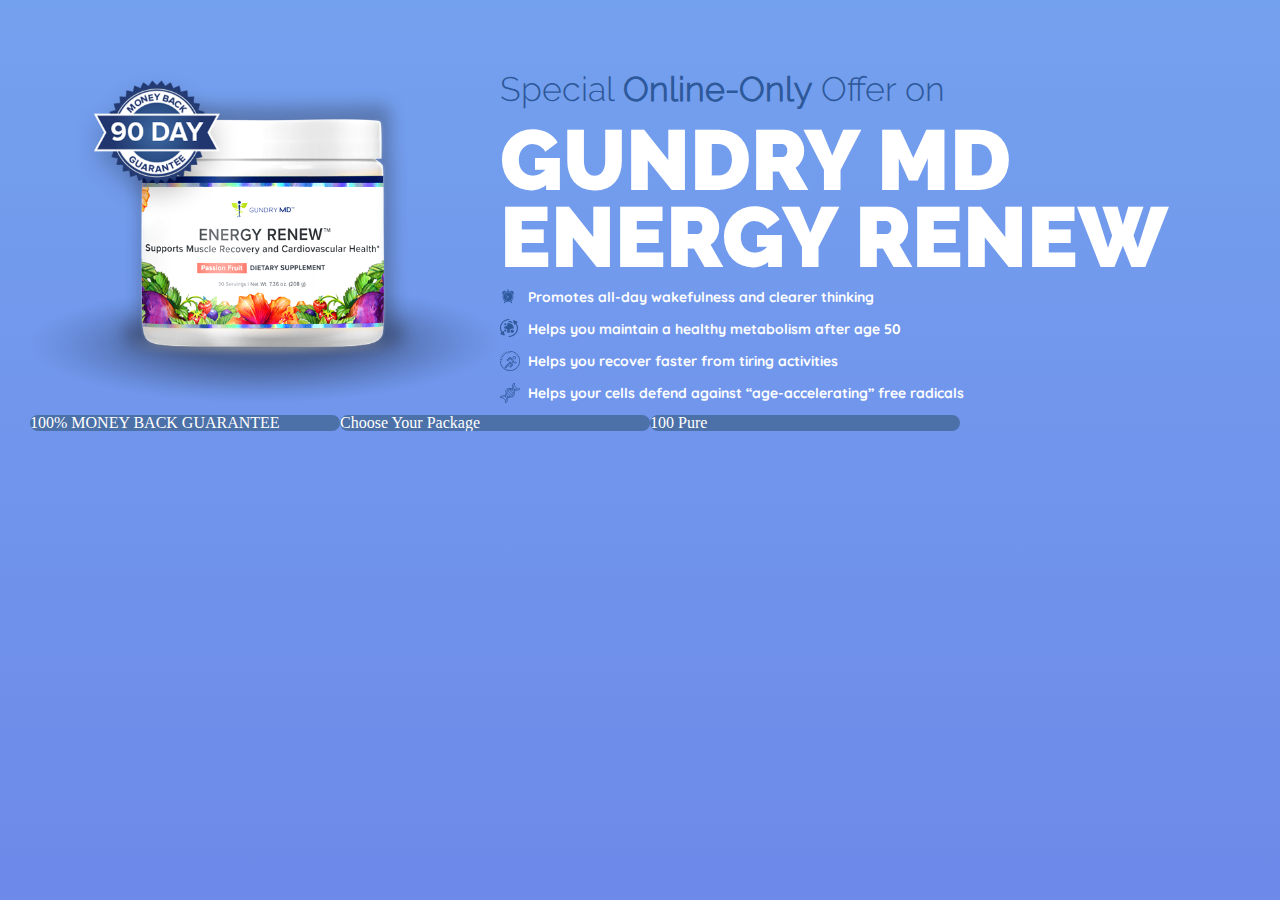
==== index.html @ 680c7daf "top section" ====
<!DOCTYPE html>
<html lang="en">
<head>
  <meta charset="UTF-8">
  <meta name="viewport" content="width=device-width, initial-scale=1.0">
  <title>Document</title>
  <link rel="stylesheet" type="text/css" href="css/reset.css">
  <link rel="stylesheet" type="text/css" href="css/styles.css">
</head>
<body>
  <main class="main">
    <section class="top-section">
        <img src="images/energy-renew.png" alt="Energy Renew" class="top-image">
        <div class="offer">
          <h3 class="title">Special <span class="bold">Online-Only</span> Offer on</h3>
          <h2 class="main-title">
            Gundry MD ENERGY RENEW
          </h2>
          <ul class="list">
            <li class="list-item">Promotes all-day wakefulness and clearer thinking</li>
            <li class="list-item">Helps you maintain a healthy metabolism after age 50</li>
            <li class="list-item">Helps you recover faster from tiring activities</li>
            <li class="list-item">Helps your cells defend against “age-accelerating” free radicals</li>
          </ul>
        </div>
    </section>
    <section class="bottom-section">
      <ul class="cards-list">
          <li class="cards-item">
            <div class="card-title">100% MONEY BACK GUARANTEE</div>
          </li>
          <li class="cards-item zoom">
            <div class="card-title">Choose Your Package</div>
          </li>
          <li class="cards-item">
            <div class="card-title">100 Pure</div>
          </li>
      </ul>
    </section>
  </main>
</body>
</html>
---- css/styles.css ----
html {
  font-size: 1px;
}

body {
  background: #697fe7;
  background-image: -webkit-gradient(linear, left top, left bottom, from(#74a1ee), to(#6d89e9));
  background-image: linear-gradient(#74a1ee, #6d89e9);
  background-repeat: no-repeat;
  background-attachment: fixed;
  font-size: 16rem;
  color: #fff;
}

.bold {
  font-weight: 700;
}

h2::-moz-selection, h3::-moz-selection, span::-moz-selection, li::-moz-selection {
  background-color: #895910;
}

h2::selection, h3::selection, span::selection, li::selection {
  background-color: #895910;
}

.main {
  max-width: 1220px;
  margin: 0 auto;
  padding-top: 72px;
}

/*top-sectin, top-image*/
.top-section {
  display: -webkit-box;
  display: -ms-flexbox;
  display: flex;
}

.top-section .title {
  color: var(--main-blue-color);
  font-family: "RalewayLight", sans-serif;
  font-size: 34rem;
}

.top-section .main-title {
  font-family: "RalewayBlack", sans-serif;
  font-size: 85rem;
  text-transform: uppercase;
  margin-top: 16px;
  line-height: 0.9;
}

.top-image {
  max-width: 470px;
  max-height: 450px;
}

.list-item {
  display: -webkit-box;
  display: -ms-flexbox;
  display: flex;
  -webkit-box-align: center;
      -ms-flex-align: center;
          align-items: center;
  font-family: "QuiksandBold", sans-serif;
  font-size: 14rem;
  margin-top: 12px;
}

.list-item::before {
  width: 20px;
  height: 20px;
  margin-right: 8px;
  background-repeat: no-repeat;
}

.list-item:first-child::before {
  content: '';
  display: block;
  background-image: url("../images/alarm-clock.svg");
  background-size: 16px 19px;
}

.list-item:nth-child(2)::before {
  content: '';
  display: block;
  background-image: url("../images/metabolism.svg");
  background-size: 18px 18px;
}

.list-item:nth-child(3)::before {
  content: '';
  display: block;
  background-image: url("../images/tracking.svg");
  background-size: 20px 20px;
}

.list-item:nth-child(4)::before {
  content: '';
  display: block;
  background-image: url("../images/dna.svg");
  background-size: 20px 20px;
}

.bottom-section {
  margin-top: 12px;
}

@font-face {
  font-family: "RalewayBlack";
  src: url("../fonts/Raleway/Raleway-Black.ttf");
}

@font-face {
  font-family: "RalewayLight";
  src: url("../fonts/Raleway/Raleway-Light.ttf");
}

@font-face {
  font-family: "QuiksandBold";
  src: url("../fonts/Quiksand/Quicksand-Bold.ttf");
}

:root {
  --main-blue-color:#2d589a;
  --light-blue-color: #4c70a8;
}

.cards-list {
  display: -webkit-box;
  display: -ms-flexbox;
  display: flex;
}

.cards-item {
  min-width: 310px;
  max-width: 398px;
  border-radius: 30px;
  background-color: #fff;
  overflow: hidden;
}

.cards-item .card-title {
  background-color: var(--light-blue-color);
}
/*# sourceMappingURL=styles.css.map */
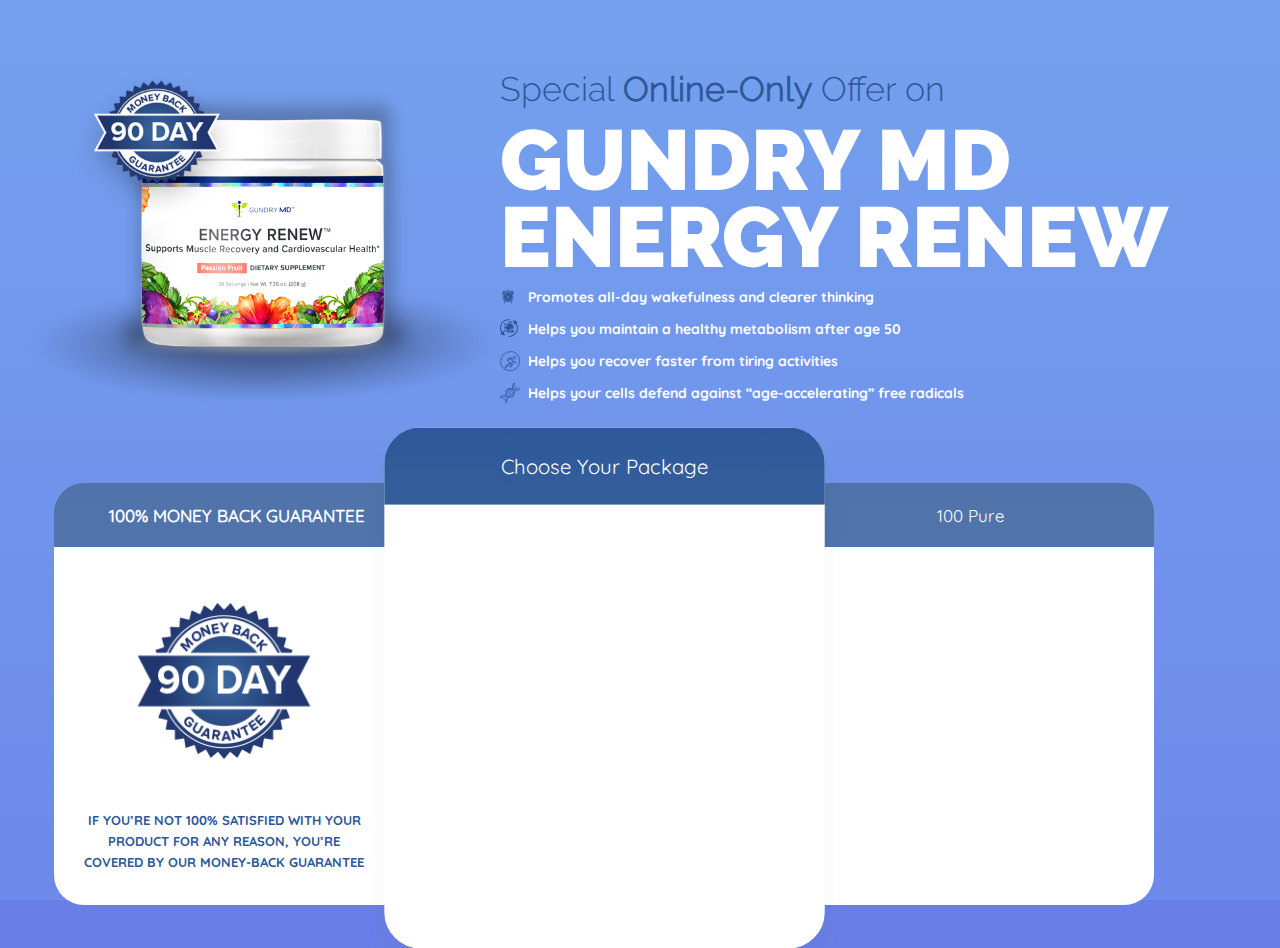
==== commit 1b9bd9b6: "more styles" ====
--- a/index.html
+++ b/index.html
@@ -26,14 +26,18 @@
     </section>
     <section class="bottom-section">
       <ul class="cards-list">
-          <li class="cards-item">
-            <div class="card-title">100% MONEY BACK GUARANTEE</div>
+          <li class="cards-item first-card">
+            <p class="card-title bold">100% MONEY BACK GUARANTEE</p>
+            <div class="card-content">
+              <img src="images/guarantee.png" class="logo" alt="Guarantee">
+              <p class="text">If you’re not 100% satisfied with your product for any reason, you’re covered by our money-back guarantee</p>
+            </div>
           </li>
-          <li class="cards-item zoom">
-            <div class="card-title">Choose Your Package</div>
+          <li class="cards-item second-card">
+            <p class="card-title">Choose Your Package</p>
           </li>
           <li class="cards-item">
-            <div class="card-title">100 Pure</div>
+            <p class="card-title">100 Pure</p>
           </li>
       </ul>
     </section>
--- a/css/styles.css
+++ b/css/styles.css
@@ -6,7 +6,6 @@
   background: #697fe7;
   background-image: -webkit-gradient(linear, left top, left bottom, from(#74a1ee), to(#6d89e9));
   background-image: linear-gradient(#74a1ee, #6d89e9);
-  background-repeat: no-repeat;
   background-attachment: fixed;
   font-size: 16rem;
   color: #fff;
@@ -63,7 +62,7 @@
   -webkit-box-align: center;
       -ms-flex-align: center;
           align-items: center;
-  font-family: "QuiksandBold", sans-serif;
+  font-family: "QuicksandBold", sans-serif;
   font-size: 14rem;
   margin-top: 12px;
 }
@@ -104,7 +103,10 @@
 }
 
 .bottom-section {
-  margin-top: 12px;
+  display: -webkit-box;
+  display: -ms-flexbox;
+  display: flex;
+  margin-top: 80px;
 }
 
 @font-face {
@@ -118,8 +120,13 @@
 }
 
 @font-face {
-  font-family: "QuiksandBold";
+  font-family: "QuicksandBold";
   src: url("../fonts/Quiksand/Quicksand-Bold.ttf");
+}
+
+@font-face {
+  font-family: "QuicksandRegular";
+  src: url("../fonts/Quiksand/Quicksand-Regular.ttf");
 }
 
 :root {
@@ -131,17 +138,74 @@
   display: -webkit-box;
   display: -ms-flexbox;
   display: flex;
+  max-width: 1100px;
+  margin-left: 24px;
+}
+
+.cards-list .logo {
+  width: 182px;
+  height: 156px;
 }
 
 .cards-item {
-  min-width: 310px;
-  max-width: 398px;
+  /*  min-width: 310px; max- */
+  width: 398px;
   border-radius: 30px;
   background-color: #fff;
+  color: var(--main-blue-color);
   overflow: hidden;
+  text-align: center;
 }
 
 .cards-item .card-title {
-  background-color: var(--light-blue-color);
+  display: -webkit-box;
+  display: -ms-flexbox;
+  display: flex;
+  -webkit-box-pack: center;
+      -ms-flex-pack: center;
+          justify-content: center;
+  -webkit-box-align: center;
+      -ms-flex-align: center;
+          align-items: center;
+  background: #4c70a8;
+  background-image: -webkit-gradient(linear, left top, left bottom, from(#4c70a8), to(#5376ac));
+  background-image: linear-gradient(#4c70a8, #5376ac);
+  background-attachment: fixed;
+  color: #fff;
+  height: 64px;
+  font-size: 17rem;
+  font-family: "QuicksandRegular", sans-serif;
+}
+
+.cards-item .card-content {
+  padding-left: 30px;
+}
+
+.cards-item.first-card .card-content {
+  padding-right: 56px;
+  padding-top: 56px;
+  padding-bottom: 32px;
+}
+
+.cards-item.first-card .text {
+  font-family: "QuicksandBold", sans-serif;
+  font-size: 13px;
+  text-transform: uppercase;
+  line-height: 21px;
+  margin-top: 48px;
+}
+
+.cards-item.second-card {
+  -webkit-box-shadow: 0px 13px 23px 0px rgba(0, 0, 0, 0.03);
+          box-shadow: 0px 13px 23px 0px rgba(0, 0, 0, 0.03);
+  -webkit-transform: scale(1.2);
+          transform: scale(1.2);
+  margin-top: -12px;
+}
+
+.cards-item.second-card .card-title {
+  background: #4c70a8;
+  background-image: -webkit-gradient(linear, left top, left bottom, from(#2d589a), to(#355f9a));
+  background-image: linear-gradient(#2d589a, #355f9a);
 }
 /*# sourceMappingURL=styles.css.map */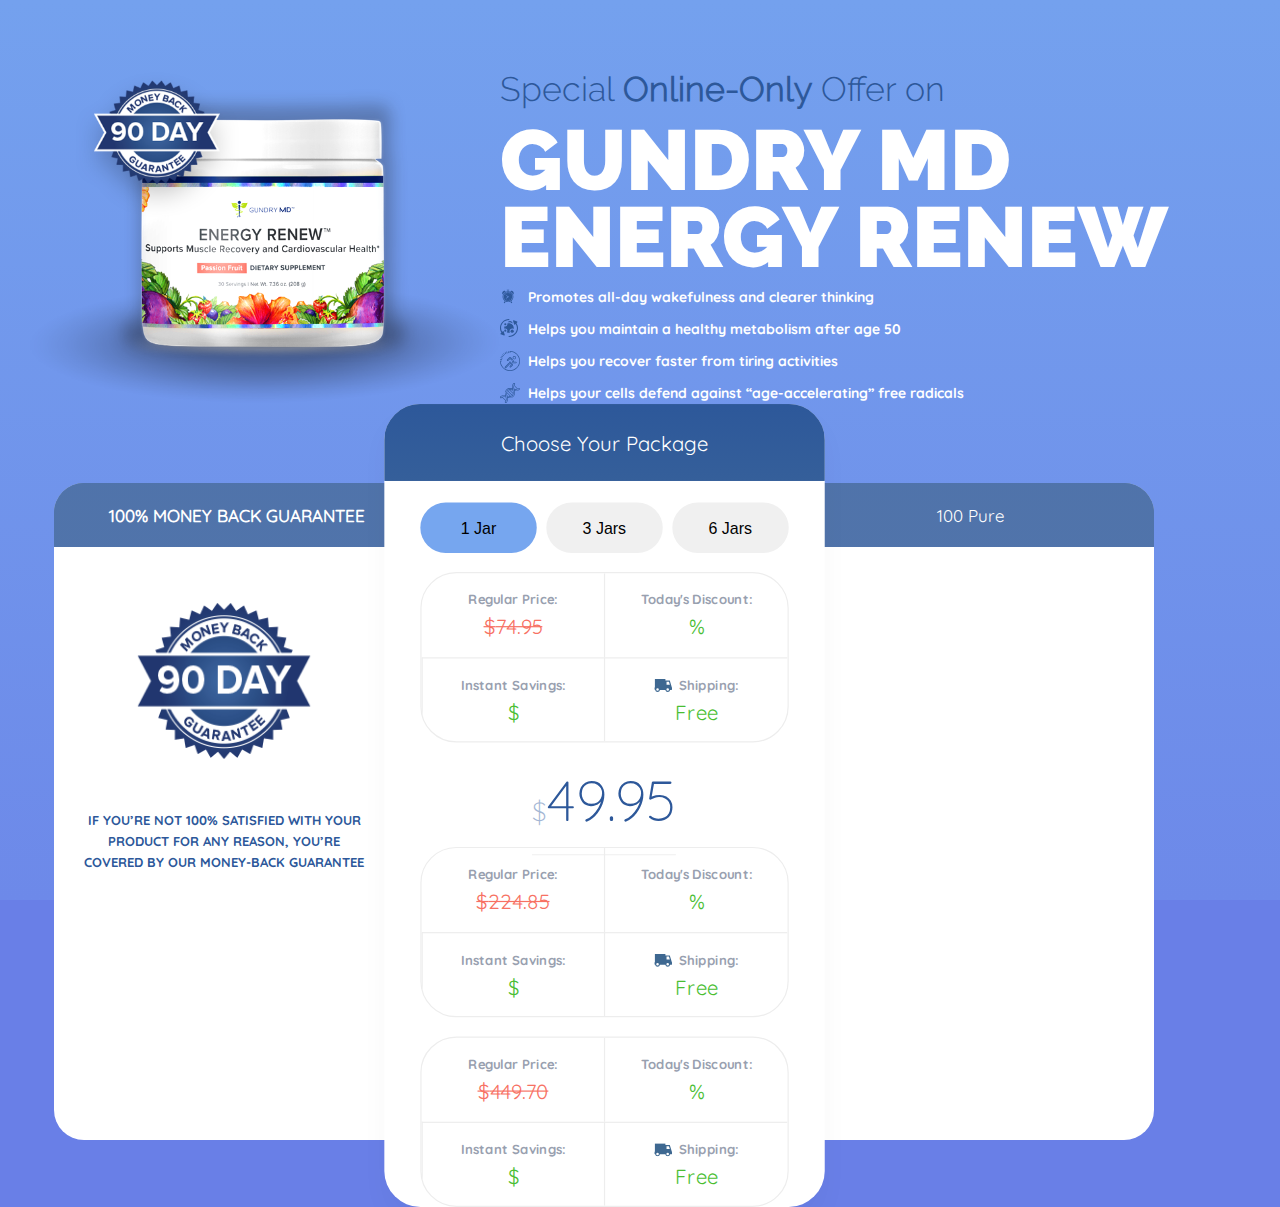
==== commit ecdcb86b: "added functions" ====
--- a/index.html
+++ b/index.html
@@ -6,6 +6,11 @@
   <title>Document</title>
   <link rel="stylesheet" type="text/css" href="css/reset.css">
   <link rel="stylesheet" type="text/css" href="css/styles.css">
+  <script
+  src="https://code.jquery.com/jquery-3.4.1.min.js"
+  integrity="sha256-CSXorXvZcTkaix6Yvo6HppcZGetbYMGWSFlBw8HfCJo="
+  crossorigin="anonymous"></script>
+ 
 </head>
 <body>
   <main class="main">
@@ -35,6 +40,77 @@
           </li>
           <li class="cards-item second-card">
             <p class="card-title">Choose Your Package</p>
+            <div class="card-content">
+              <div class="buttons">
+                <button class="btn active" id="btn1">1 Jar</button>
+                <button class="btn" id="btn2">3 Jars</button>
+                <button class="btn" id="btn3">6 Jars</button>
+              </div>
+              <div class="first-price">
+                <ul class="price price-list">
+                  <li class="price-item" id="price1">
+                    <p class="title">Regular Price:</p>
+                    <p class="text regular-price money-sign" id="regularPrice1">74.95</p>
+                  </li>
+                  <li class="price-item">
+                    <p class="title">Today's Discount:</p>
+                    <p class="text percentegae-sign" id="discount1"></p>
+                  </li>
+                  <li class="price-item">
+                    <p class="title">Instant Savings:</p>
+                    <p class="text money-sign" id="price1Instant"></p>
+                  </li>
+                  <li class="price-item">
+                    <p class="title title-shipping">Shipping:</p>
+                    <p class="text">Free</p>
+                  </li>
+                </ul>
+                <div class="todays-price">
+                  <span class="todays-price-value money-sign" id="todaysPrice1">49.95</span>
+                </div>
+              </div>
+              <div class="second-price">
+                <ul class="price price-list">
+                  <li class="price-item" id="price2">
+                    <p class="title">Regular Price:</p>
+                    <p class="text money-sign regular-price">224.85</p>
+                  </li>
+                  <li class="price-item">
+                    <p class="title">Today's Discount:</p>
+                    <p class="text percentegae-sign" id="discount1"></p>
+                  </li>
+                  <li class="price-item">
+                    <p class="title">Instant Savings:</p>
+                    <p class="text money-sign" id="price2Instant"></p>
+                  </li>
+                  <li class="price-item">
+                    <p class="title title-shipping">Shipping:</p>
+                    <p class="text">Free</p>
+                  </li>
+                </ul>
+              </div>
+              <div class="third-price">
+                <ul class="price price-list">
+                  <li class="price-item" id="price3">
+                    <p class="title">Regular Price:</p>
+                    <p class="text money-sign regular-price">449.70</p>
+                  </li>
+                  <li class="price-item">
+                    <p class="title">Today's Discount:</p>
+                    <p class="text percentegae-sign" id="discount3"></p>
+                  </li>
+                  <li class="price-item">
+                    <p class="title">Instant Savings:</p>
+                    <p class="text money-sign" id="price3Instant"></p>
+                  </li>
+                  <li class="price-item">
+                    <p class="title title-shipping">Shipping:</p>
+                    <p class="text">Free</p>
+                  </li>
+                </ul>
+              </div>
+             
+            </div>    
           </li>
           <li class="cards-item">
             <p class="card-title">100 Pure</p>
@@ -42,5 +118,6 @@
       </ul>
     </section>
   </main>
+  <script src="index.js"></script>
 </body>
 </html>--- a/css/styles.css
+++ b/css/styles.css
@@ -129,9 +129,20 @@
   src: url("../fonts/Quiksand/Quicksand-Regular.ttf");
 }
 
+@font-face {
+  font-family: "QuicksandLight";
+  src: url("../fonts/Quiksand/Quicksand-Light.ttf");
+}
+
 :root {
   --main-blue-color:#2d589a;
   --light-blue-color: #4c70a8;
+  --light-gray-color: #98a0af;
+  --green-color: #4abe33;
+  --red-color: #f77163;
+  /*Border color variables*/
+  --light-border-color: #ededed;
+  --lighter-border-color: #f2f2f2;
 }
 
 .cards-list {
@@ -208,4 +219,131 @@
   background-image: -webkit-gradient(linear, left top, left bottom, from(#2d589a), to(#355f9a));
   background-image: linear-gradient(#2d589a, #355f9a);
 }
+
+.cards-item.second-card .card-content {
+  padding-right: 30px;
+  padding-top: 18px;
+}
+
+.cards-item.second-card .buttons {
+  display: -ms-grid;
+  display: grid;
+  -ms-grid-columns: (1fr)[3];
+      grid-template-columns: repeat(3, 1fr);
+  grid-gap: 8px;
+}
+
+.cards-item.second-card .btn {
+  background-color: #f0f0f0;
+  border-radius: 21px;
+  border: 0;
+  min-height: 42px;
+}
+
+.cards-item.second-card .btn.active {
+  background-color: #76a6ef;
+}
+
+/*price-list, price-item, title-shipping*/
+.price {
+  border-radius: 30px;
+  overflow: hidden;
+  border: 1px solid var(--light-border-color);
+  margin-top: 16px;
+}
+
+.price-list {
+  display: -ms-grid;
+  display: grid;
+  -ms-grid-columns: 1fr 1fr;
+      grid-template-columns: 1fr 1fr;
+  -ms-grid-rows: 1fr 1fr;
+      grid-template-rows: 1fr 1fr;
+}
+
+.price-item {
+  display: -webkit-box;
+  display: -ms-flexbox;
+  display: flex;
+  -webkit-box-orient: vertical;
+  -webkit-box-direction: normal;
+      -ms-flex-direction: column;
+          flex-direction: column;
+  -webkit-box-pack: center;
+      -ms-flex-pack: center;
+          justify-content: center;
+  -webkit-box-align: center;
+      -ms-flex-align: center;
+          align-items: center;
+  border-left: 1px solid var(--light-border-color);
+  border-top: 1px solid var(--light-border-color);
+  height: 70px;
+}
+
+.price-item:first-child {
+  border-left: none;
+  border-top: none;
+}
+
+.price-item:nth-child(2) {
+  border-top: none;
+}
+
+.price-item .title {
+  font-family: "QuicksandBold", sans-serif;
+  font-size: 11rem;
+  color: var(--light-gray-color);
+}
+
+.price-item .title-shipping {
+  display: -webkit-box;
+  display: -ms-flexbox;
+  display: flex;
+}
+
+.price-item .title-shipping::before {
+  content: '';
+  display: block;
+  background-image: url("../images/shipping-icon.svg");
+  background-size: 15px 11px;
+  width: 15px;
+  height: 11px;
+  margin-right: 6px;
+}
+
+.price-item .text {
+  font-family: "QuicksandRegular", sans-serif;
+  font-size: 17px;
+  color: var(--green-color);
+  margin-top: 8px;
+}
+
+.price-item .text.regular-price {
+  color: var(--red-color);
+  text-decoration: line-through;
+}
+
+.money-sign::before {
+  content: '$';
+}
+
+.percentegae-sign::after {
+  content: '%';
+}
+
+.todays-price {
+  margin-top: 24px;
+}
+
+.todays-price-value {
+  border-bottom: 1px solid var(--lighter-border-color);
+  padding-bottom: 16px;
+  font-family: "QuicksandLight", sans-serif;
+  font-size: 47rem;
+}
+
+.todays-price-value.money-sign::before {
+  font-size: 22px;
+  color: #a3b6d4;
+}
 /*# sourceMappingURL=styles.css.map */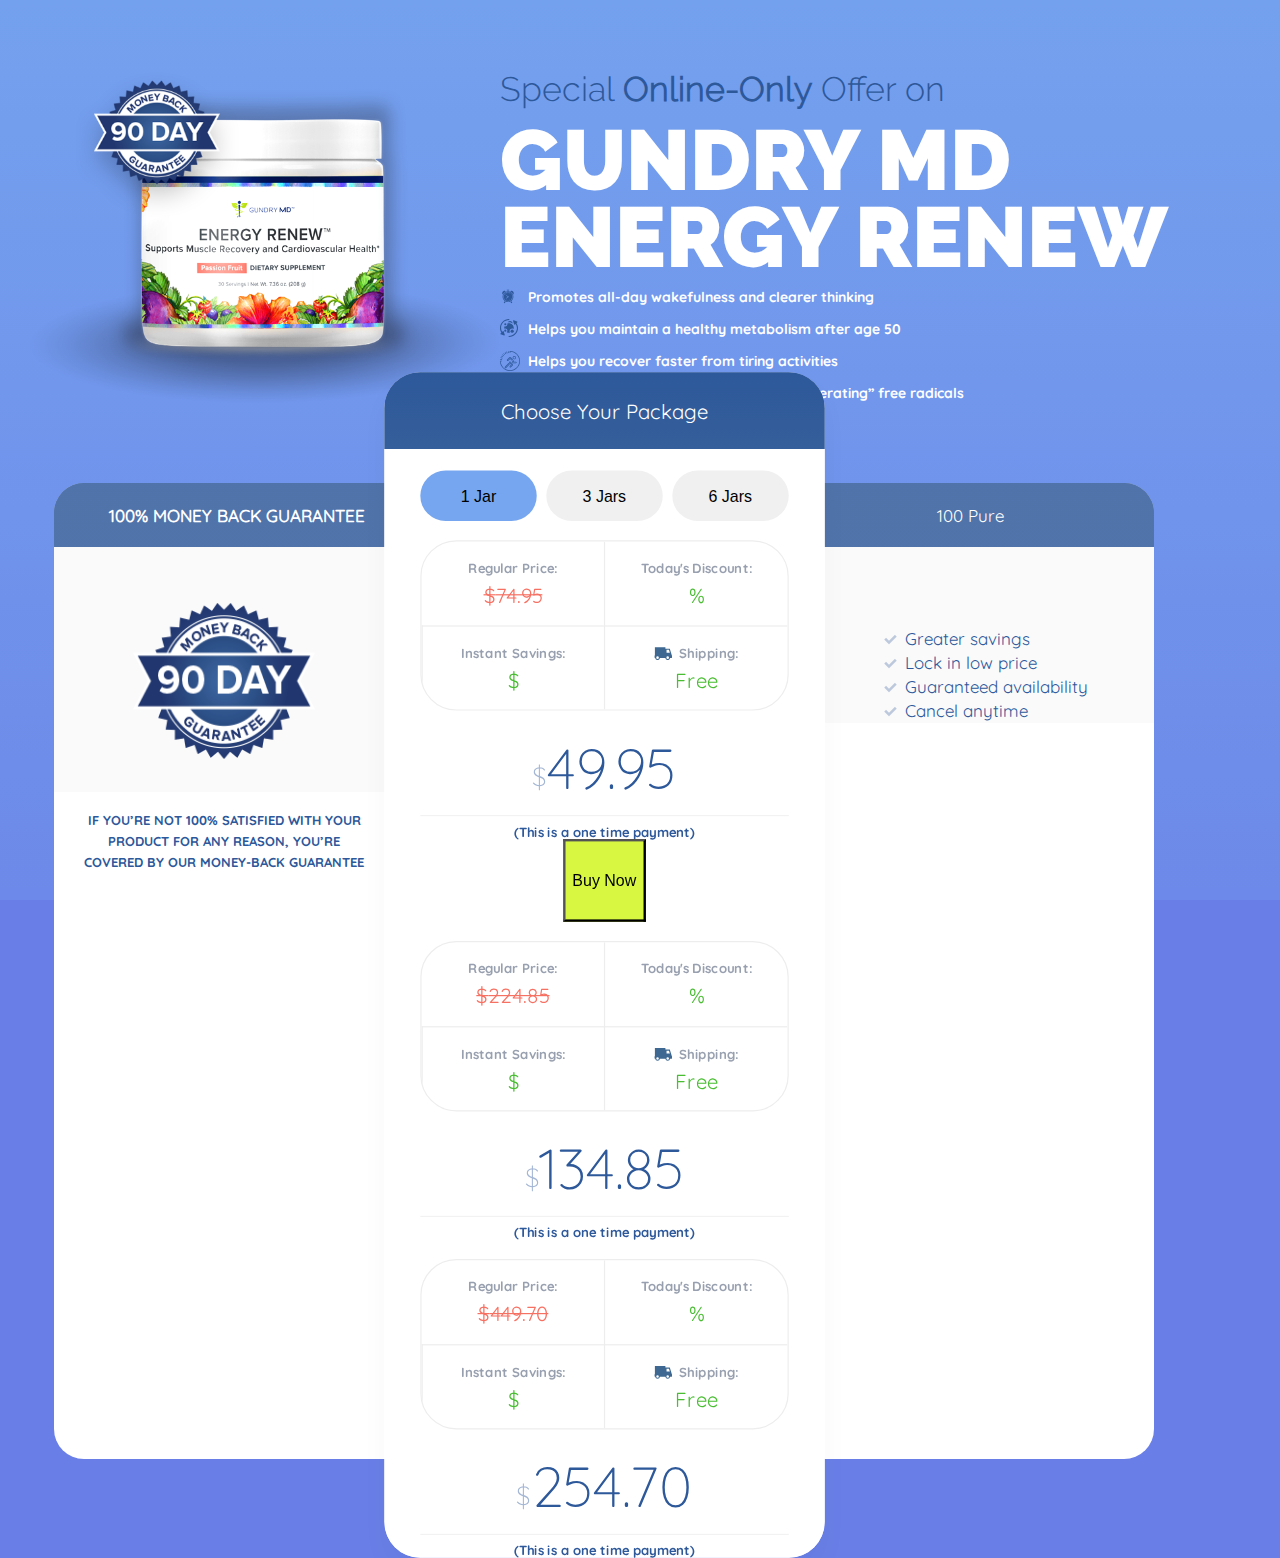
==== commit ea6c4ebf: "wip" ====
--- a/index.html
+++ b/index.html
@@ -35,8 +35,12 @@
             <p class="card-title bold">100% MONEY BACK GUARANTEE</p>
             <div class="card-content">
               <img src="images/guarantee.png" class="logo" alt="Guarantee">
-              <p class="text">If you’re not 100% satisfied with your product for any reason, you’re covered by our money-back guarantee</p>
             </div>
+            <div class="card-text">
+              <p class="text">
+                If you’re not 100% satisfied with your product for any reason, you’re covered by our money-back guarantee
+              </p>
+            </div>            
           </li>
           <li class="cards-item second-card">
             <p class="card-title">Choose Your Package</p>
@@ -66,18 +70,23 @@
                   </li>
                 </ul>
                 <div class="todays-price">
-                  <span class="todays-price-value money-sign" id="todaysPrice1">49.95</span>
+                  <span class="todays-price-value money-sign" id="todaysPrice1">
+                    49.95
+                  </span>
+                  <span class="text">(This is a one time payment)</span>
                 </div>
+                <button class="btn-cart">Buy Now</button>
               </div>
+              
               <div class="second-price">
                 <ul class="price price-list">
                   <li class="price-item" id="price2">
                     <p class="title">Regular Price:</p>
-                    <p class="text money-sign regular-price">224.85</p>
+                    <p class="text regular-price money-sign" id="regularPrice2">224.85</p>
                   </li>
                   <li class="price-item">
                     <p class="title">Today's Discount:</p>
-                    <p class="text percentegae-sign" id="discount1"></p>
+                    <p class="text percentegae-sign" id="discount2"></p>
                   </li>
                   <li class="price-item">
                     <p class="title">Instant Savings:</p>
@@ -88,12 +97,19 @@
                     <p class="text">Free</p>
                   </li>
                 </ul>
+                <div class="todays-price">
+                  <span class="todays-price-value money-sign" id="todaysPrice2">
+                    134.85
+                  </span>
+                  <span class="text">(This is a one time payment)</span>
+                </div>
               </div>
+              
               <div class="third-price">
                 <ul class="price price-list">
                   <li class="price-item" id="price3">
                     <p class="title">Regular Price:</p>
-                    <p class="text money-sign regular-price">449.70</p>
+                    <p class="text regular-price money-sign" id="regularPrice3">449.70</p>
                   </li>
                   <li class="price-item">
                     <p class="title">Today's Discount:</p>
@@ -108,12 +124,27 @@
                     <p class="text">Free</p>
                   </li>
                 </ul>
+                <div class="todays-price">
+                  <span class="todays-price-value money-sign" id="todaysPrice3">
+                    254.70
+                  </span>
+                  <span class="text">(This is a one time payment)</span>
+                </div>
               </div>
-             
+
             </div>    
           </li>
-          <li class="cards-item">
+          <li class="cards-item third-card">
             <p class="card-title">100 Pure</p>
+            <div class="card-content">
+                <ul class="list">
+                    <li class="list-item">Greater savings</li>
+                    <li class="list-item">Lock in low price</li>
+                    <li class="list-item">Guaranteed availability</li>
+                    <li class="list-item">Cancel anytime</li>
+                </ul>
+            </div>
+            <div class="card-text"></div>
           </li>
       </ul>
     </section>
--- a/css/styles.css
+++ b/css/styles.css
@@ -29,7 +29,13 @@
   padding-top: 72px;
 }
 
-/*top-sectin, top-image*/
+.list-item {
+  display: -webkit-box;
+  display: -ms-flexbox;
+  display: flex;
+}
+
+/*top-section, top-image*/
 .top-section {
   display: -webkit-box;
   display: -ms-flexbox;
@@ -55,7 +61,7 @@
   max-height: 450px;
 }
 
-.list-item {
+.offer .list-item {
   display: -webkit-box;
   display: -ms-flexbox;
   display: flex;
@@ -67,35 +73,35 @@
   margin-top: 12px;
 }
 
-.list-item::before {
+.offer .list-item::before {
   width: 20px;
   height: 20px;
   margin-right: 8px;
   background-repeat: no-repeat;
 }
 
-.list-item:first-child::before {
+.offer .list-item:first-child::before {
   content: '';
   display: block;
   background-image: url("../images/alarm-clock.svg");
   background-size: 16px 19px;
 }
 
-.list-item:nth-child(2)::before {
+.offer .list-item:nth-child(2)::before {
   content: '';
   display: block;
   background-image: url("../images/metabolism.svg");
   background-size: 18px 18px;
 }
 
-.list-item:nth-child(3)::before {
+.offer .list-item:nth-child(3)::before {
   content: '';
   display: block;
   background-image: url("../images/tracking.svg");
   background-size: 20px 20px;
 }
 
-.list-item:nth-child(4)::before {
+.offer .list-item:nth-child(4)::before {
   content: '';
   display: block;
   background-image: url("../images/dna.svg");
@@ -111,27 +117,27 @@
 
 @font-face {
   font-family: "RalewayBlack";
-  src: url("../fonts/Raleway/Raleway-Black.ttf");
+  src: url("../../fonts/Raleway/Raleway-Black.ttf");
 }
 
 @font-face {
   font-family: "RalewayLight";
-  src: url("../fonts/Raleway/Raleway-Light.ttf");
+  src: url("../../fonts/Raleway/Raleway-Light.ttf");
 }
 
 @font-face {
   font-family: "QuicksandBold";
-  src: url("../fonts/Quiksand/Quicksand-Bold.ttf");
+  src: url("../../fonts/Quiksand/Quicksand-Bold.ttf");
 }
 
 @font-face {
   font-family: "QuicksandRegular";
-  src: url("../fonts/Quiksand/Quicksand-Regular.ttf");
+  src: url("../../fonts/Quiksand/Quicksand-Regular.ttf");
 }
 
 @font-face {
   font-family: "QuicksandLight";
-  src: url("../fonts/Quiksand/Quicksand-Light.ttf");
+  src: url("../../fonts/Quiksand/Quicksand-Light.ttf");
 }
 
 :root {
@@ -143,105 +149,6 @@
   /*Border color variables*/
   --light-border-color: #ededed;
   --lighter-border-color: #f2f2f2;
-}
-
-.cards-list {
-  display: -webkit-box;
-  display: -ms-flexbox;
-  display: flex;
-  max-width: 1100px;
-  margin-left: 24px;
-}
-
-.cards-list .logo {
-  width: 182px;
-  height: 156px;
-}
-
-.cards-item {
-  /*  min-width: 310px; max- */
-  width: 398px;
-  border-radius: 30px;
-  background-color: #fff;
-  color: var(--main-blue-color);
-  overflow: hidden;
-  text-align: center;
-}
-
-.cards-item .card-title {
-  display: -webkit-box;
-  display: -ms-flexbox;
-  display: flex;
-  -webkit-box-pack: center;
-      -ms-flex-pack: center;
-          justify-content: center;
-  -webkit-box-align: center;
-      -ms-flex-align: center;
-          align-items: center;
-  background: #4c70a8;
-  background-image: -webkit-gradient(linear, left top, left bottom, from(#4c70a8), to(#5376ac));
-  background-image: linear-gradient(#4c70a8, #5376ac);
-  background-attachment: fixed;
-  color: #fff;
-  height: 64px;
-  font-size: 17rem;
-  font-family: "QuicksandRegular", sans-serif;
-}
-
-.cards-item .card-content {
-  padding-left: 30px;
-}
-
-.cards-item.first-card .card-content {
-  padding-right: 56px;
-  padding-top: 56px;
-  padding-bottom: 32px;
-}
-
-.cards-item.first-card .text {
-  font-family: "QuicksandBold", sans-serif;
-  font-size: 13px;
-  text-transform: uppercase;
-  line-height: 21px;
-  margin-top: 48px;
-}
-
-.cards-item.second-card {
-  -webkit-box-shadow: 0px 13px 23px 0px rgba(0, 0, 0, 0.03);
-          box-shadow: 0px 13px 23px 0px rgba(0, 0, 0, 0.03);
-  -webkit-transform: scale(1.2);
-          transform: scale(1.2);
-  margin-top: -12px;
-}
-
-.cards-item.second-card .card-title {
-  background: #4c70a8;
-  background-image: -webkit-gradient(linear, left top, left bottom, from(#2d589a), to(#355f9a));
-  background-image: linear-gradient(#2d589a, #355f9a);
-}
-
-.cards-item.second-card .card-content {
-  padding-right: 30px;
-  padding-top: 18px;
-}
-
-.cards-item.second-card .buttons {
-  display: -ms-grid;
-  display: grid;
-  -ms-grid-columns: (1fr)[3];
-      grid-template-columns: repeat(3, 1fr);
-  grid-gap: 8px;
-}
-
-.cards-item.second-card .btn {
-  background-color: #f0f0f0;
-  border-radius: 21px;
-  border: 0;
-  min-height: 42px;
-}
-
-.cards-item.second-card .btn.active {
-  background-color: #76a6ef;
 }
 
 /*price-list, price-item, title-shipping*/
@@ -332,10 +239,32 @@
 }
 
 .todays-price {
+  display: -webkit-box;
+  display: -ms-flexbox;
+  display: flex;
+  -webkit-box-orient: vertical;
+  -webkit-box-direction: normal;
+      -ms-flex-direction: column;
+          flex-direction: column;
   margin-top: 24px;
 }
 
+.todays-price .text {
+  margin-top: 8px;
+  font-family: "QuicksandBold", sans-serif;
+  font-size: 11rem;
+}
+
 .todays-price-value {
+  display: -webkit-box;
+  display: -ms-flexbox;
+  display: flex;
+  -webkit-box-align: center;
+      -ms-flex-align: center;
+          align-items: center;
+  -webkit-box-pack: center;
+      -ms-flex-pack: center;
+          justify-content: center;
   border-bottom: 1px solid var(--lighter-border-color);
   padding-bottom: 16px;
   font-family: "QuicksandLight", sans-serif;
@@ -345,5 +274,152 @@
 .todays-price-value.money-sign::before {
   font-size: 22px;
   color: #a3b6d4;
+  margin-top: auto;
+  margin-bottom: 5px;
+}
+
+.cards-list {
+  display: -webkit-box;
+  display: -ms-flexbox;
+  display: flex;
+  max-width: 1100px;
+  margin-left: 24px;
+}
+
+.cards-list .logo {
+  width: 182px;
+  height: 156px;
+}
+
+.cards-item {
+  width: 398px;
+  border-radius: 30px;
+  background-color: #fff;
+  color: var(--main-blue-color);
+  overflow: hidden;
+  text-align: center;
+}
+
+.cards-item .card-title {
+  display: -webkit-box;
+  display: -ms-flexbox;
+  display: flex;
+  -webkit-box-align: center;
+      -ms-flex-align: center;
+          align-items: center;
+  -webkit-box-pack: center;
+      -ms-flex-pack: center;
+          justify-content: center;
+  background: #4c70a8;
+  background-image: -webkit-gradient(linear, left top, left bottom, from(#4c70a8), to(#5376ac));
+  background-image: linear-gradient(#4c70a8, #5376ac);
+  background-attachment: fixed;
+  color: #fff;
+  height: 64px;
+  font-size: 17rem;
+  font-family: "QuicksandRegular", sans-serif;
+}
+
+.cards-item .card-content {
+  padding-left: 30px;
+}
+
+.cards-item.first-card .card-content {
+  padding-right: 56px;
+  padding-top: 56px;
+  padding-bottom: 30px;
+}
+
+.cards-item.first-card .card-text {
+  font-family: "QuicksandBold", sans-serif;
+  font-size: 13px;
+  text-transform: uppercase;
+  line-height: 21px;
+  padding-top: 18px;
+  padding-right: 56px;
+  padding-left: 30px;
+  padding-bottom: 32px;
+}
+
+.cards-item.second-card {
+  -webkit-box-shadow: 0px 13px 23px 0px rgba(0, 0, 0, 0.03);
+          box-shadow: 0px 13px 23px 0px rgba(0, 0, 0, 0.03);
+  -webkit-transform: scale(1.2);
+          transform: scale(1.2);
+  margin-top: -12px;
+}
+
+.cards-item.second-card .card-title {
+  background: #4c70a8;
+  background-image: -webkit-gradient(linear, left top, left bottom, from(#2d589a), to(#355f9a));
+  background-image: linear-gradient(#2d589a, #355f9a);
+}
+
+.cards-item.second-card .card-content {
+  padding-right: 30px;
+  padding-top: 18px;
+  background-color: #fff;
+}
+
+.cards-item.second-card .buttons {
+  display: -ms-grid;
+  display: grid;
+  -ms-grid-columns: (1fr)[3];
+      grid-template-columns: repeat(3, 1fr);
+  grid-gap: 8px;
+}
+
+.cards-item.second-card .btn {
+  background-color: #f0f0f0;
+  border-radius: 21px;
+  border: 0;
+  min-height: 42px;
+}
+
+.cards-item.second-card .btn.active {
+  background-color: #76a6ef;
+}
+
+.cards-item.third-card .card-content {
+  display: -webkit-box;
+  display: -ms-flexbox;
+  display: flex;
+  -webkit-box-align: center;
+      -ms-flex-align: center;
+          align-items: center;
+  -webkit-box-pack: center;
+      -ms-flex-pack: center;
+          justify-content: center;
+  padding-top: 80px;
+}
+
+.cards-item.third-card .list-item {
+  font-family: "QuicksandRegular", sans-serif;
+  font-size: 17px;
+  line-height: 24px;
+}
+
+.cards-item.third-card .list-item::before {
+  content: '';
+  display: block;
+  -ms-flex-item-align: center;
+      -ms-grid-row-align: center;
+      align-self: center;
+  background-image: url("../images/v-icon.png");
+  background-size: 13px 11px;
+  background-repeat: no-repeat;
+  width: 13px;
+  height: 11px;
+  margin-right: 8px;
+}
+
+.cards-item .card-content {
+  background-color: #fafafa;
+}
+
+.btn-cart {
+  background-color: #d7f741;
+  height: 69px;
+  text-align: center;
 }
 /*# sourceMappingURL=styles.css.map */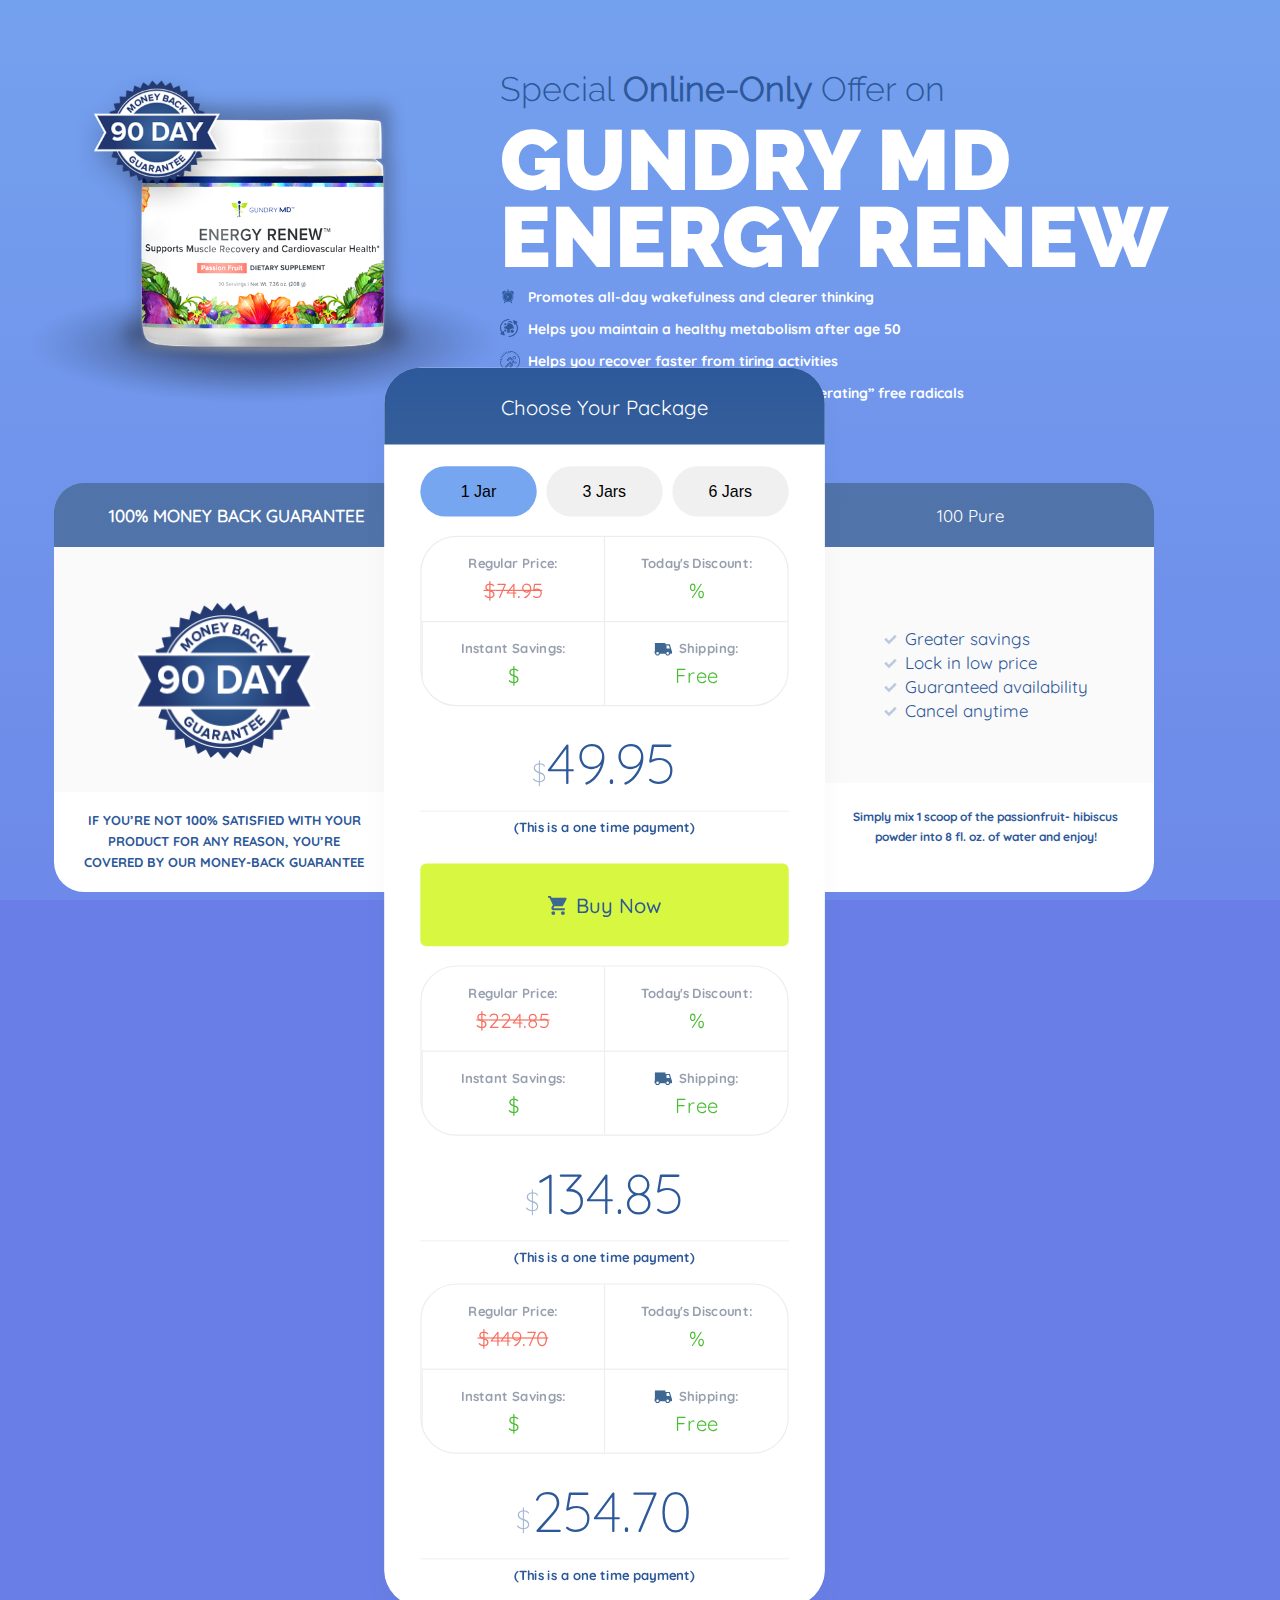
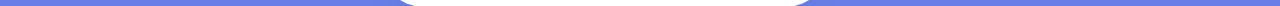
==== commit 282d668b: "wip" ====
--- a/index.html
+++ b/index.html
@@ -22,10 +22,18 @@
             Gundry MD ENERGY RENEW
           </h2>
           <ul class="list">
-            <li class="list-item">Promotes all-day wakefulness and clearer thinking</li>
-            <li class="list-item">Helps you maintain a healthy metabolism after age 50</li>
-            <li class="list-item">Helps you recover faster from tiring activities</li>
-            <li class="list-item">Helps your cells defend against “age-accelerating” free radicals</li>
+            <li class="list-item">
+              <span>Promotes all-day wakefulness and clearer thinking</span>
+            </li>
+            <li class="list-item">
+              <span>Helps you maintain a healthy metabolism after age 50</span>
+            </li>
+            <li class="list-item">
+              <span>Helps you recover faster from tiring activities</span>
+            </li>
+            <li class="list-item">
+              <span>Helps your cells defend against “age-accelerating” free radicals</span>
+            </li>
           </ul>
         </div>
     </section>
@@ -43,7 +51,9 @@
             </div>            
           </li>
           <li class="cards-item second-card">
-            <p class="card-title">Choose Your Package</p>
+            <p class="card-title desktop-only">
+              Choose Your Package
+            </p>
             <div class="card-content">
               <div class="buttons">
                 <button class="btn active" id="btn1">1 Jar</button>
@@ -75,7 +85,7 @@
                   </span>
                   <span class="text">(This is a one time payment)</span>
                 </div>
-                <button class="btn-cart">Buy Now</button>
+                <button class="btn-cart"><span class="btn-text">Buy Now</span></button>
               </div>
               
               <div class="second-price">
@@ -133,18 +143,36 @@
               </div>
 
             </div>    
+
+            <div class="mobile-slider only-mobile" id="sliderContainer">
+              <div id="slide1">
+                <p class="card-title">1 Jar</p>
+              </div>
+              <div id="slide2">
+                <p class="card-title">3 Jars</p>
+              </div>
+              <div id="slide2">
+                <p class="card-title">6 Jars</p>
+              </div>
+            </div>
           </li>
           <li class="cards-item third-card">
             <p class="card-title">100 Pure</p>
             <div class="card-content">
                 <ul class="list">
-                    <li class="list-item">Greater savings</li>
-                    <li class="list-item">Lock in low price</li>
-                    <li class="list-item">Guaranteed availability</li>
-                    <li class="list-item">Cancel anytime</li>
+                    <li class="list-item"><span>Greater savings</span></li>
+                    <li class="list-item"><span>Lock in low price</span></li>
+                    <li class="list-item"><span>Guaranteed availability</span></li>
+                    <li class="list-item"><span>Cancel anytime</span></li>
                 </ul>
             </div>
-            <div class="card-text"></div>
+            <div class="card-text">
+                <p>
+                  Simply mix 1 scoop of the passionfruit-
+hibiscus powder into 8 fl. oz. of water and
+ enjoy!
+                </p>
+            </div>
           </li>
       </ul>
     </section>
--- a/css/styles.css
+++ b/css/styles.css
@@ -1,145 +1,3 @@
-html {
-  font-size: 1px;
-}
-
-body {
-  background: #697fe7;
-  background-image: -webkit-gradient(linear, left top, left bottom, from(#74a1ee), to(#6d89e9));
-  background-image: linear-gradient(#74a1ee, #6d89e9);
-  background-attachment: fixed;
-  font-size: 16rem;
-  color: #fff;
-}
-
-.bold {
-  font-weight: 700;
-}
-
-h2::-moz-selection, h3::-moz-selection, span::-moz-selection, li::-moz-selection {
-  background-color: #895910;
-}
-
-h2::selection, h3::selection, span::selection, li::selection {
-  background-color: #895910;
-}
-
-.main {
-  max-width: 1220px;
-  margin: 0 auto;
-  padding-top: 72px;
-}
-
-.list-item {
-  display: -webkit-box;
-  display: -ms-flexbox;
-  display: flex;
-}
-
-/*top-section, top-image*/
-.top-section {
-  display: -webkit-box;
-  display: -ms-flexbox;
-  display: flex;
-}
-
-.top-section .title {
-  color: var(--main-blue-color);
-  font-family: "RalewayLight", sans-serif;
-  font-size: 34rem;
-}
-
-.top-section .main-title {
-  font-family: "RalewayBlack", sans-serif;
-  font-size: 85rem;
-  text-transform: uppercase;
-  margin-top: 16px;
-  line-height: 0.9;
-}
-
-.top-image {
-  max-width: 470px;
-  max-height: 450px;
-}
-
-.offer .list-item {
-  display: -webkit-box;
-  display: -ms-flexbox;
-  display: flex;
-  -webkit-box-align: center;
-      -ms-flex-align: center;
-          align-items: center;
-  font-family: "QuicksandBold", sans-serif;
-  font-size: 14rem;
-  margin-top: 12px;
-}
-
-.offer .list-item::before {
-  width: 20px;
-  height: 20px;
-  margin-right: 8px;
-  background-repeat: no-repeat;
-}
-
-.offer .list-item:first-child::before {
-  content: '';
-  display: block;
-  background-image: url("../images/alarm-clock.svg");
-  background-size: 16px 19px;
-}
-
-.offer .list-item:nth-child(2)::before {
-  content: '';
-  display: block;
-  background-image: url("../images/metabolism.svg");
-  background-size: 18px 18px;
-}
-
-.offer .list-item:nth-child(3)::before {
-  content: '';
-  display: block;
-  background-image: url("../images/tracking.svg");
-  background-size: 20px 20px;
-}
-
-.offer .list-item:nth-child(4)::before {
-  content: '';
-  display: block;
-  background-image: url("../images/dna.svg");
-  background-size: 20px 20px;
-}
-
-.bottom-section {
-  display: -webkit-box;
-  display: -ms-flexbox;
-  display: flex;
-  margin-top: 80px;
-}
-
-@font-face {
-  font-family: "RalewayBlack";
-  src: url("../../fonts/Raleway/Raleway-Black.ttf");
-}
-
-@font-face {
-  font-family: "RalewayLight";
-  src: url("../../fonts/Raleway/Raleway-Light.ttf");
-}
-
-@font-face {
-  font-family: "QuicksandBold";
-  src: url("../../fonts/Quiksand/Quicksand-Bold.ttf");
-}
-
-@font-face {
-  font-family: "QuicksandRegular";
-  src: url("../../fonts/Quiksand/Quicksand-Regular.ttf");
-}
-
-@font-face {
-  font-family: "QuicksandLight";
-  src: url("../../fonts/Quiksand/Quicksand-Light.ttf");
-}
-
 :root {
   --main-blue-color:#2d589a;
   --light-blue-color: #4c70a8;
@@ -149,6 +7,188 @@
   /*Border color variables*/
   --light-border-color: #ededed;
   --lighter-border-color: #f2f2f2;
+}
+
+/*Responsive - breakpoints*/
+html {
+  font-size: 1px;
+}
+
+body {
+  background: #697fe7;
+  background-image: -webkit-gradient(linear, left top, left bottom, from(#74a1ee), to(#6d89e9));
+  background-image: linear-gradient(#74a1ee, #6d89e9);
+  background-attachment: fixed;
+  font-size: 16rem;
+  color: #fff;
+}
+
+.bold {
+  font-weight: 700;
+}
+
+h2::-moz-selection, h3::-moz-selection, span::-moz-selection, li::-moz-selection {
+  background-color: #895910;
+}
+
+h2::selection, h3::selection, span::selection, li::selection {
+  background-color: #895910;
+}
+
+.main {
+  max-width: 1220px;
+  margin: 0 auto;
+  padding-top: 72px;
+}
+
+.list-item {
+  display: -webkit-box;
+  display: -ms-flexbox;
+  display: flex;
+}
+
+.bottom-section {
+  display: -webkit-box;
+  display: -ms-flexbox;
+  display: flex;
+  margin-top: 80px;
+}
+
+@media (max-width: 980px) {
+  .main {
+    padding-left: 16px;
+    padding-right: 16px;
+  }
+  .desktop-only {
+    display: none;
+  }
+}
+
+@media (min-width: 981px) {
+  .only-mobile {
+    display: none;
+  }
+}
+
+/*top-section, top-image*/
+.top-section {
+  display: -webkit-box;
+  display: -ms-flexbox;
+  display: flex;
+}
+
+.top-section .title {
+  color: var(--main-blue-color);
+  font-family: "RalewayLight", sans-serif;
+  font-size: 34rem;
+}
+
+.top-section .main-title {
+  font-family: "RalewayBlack", sans-serif;
+  text-transform: uppercase;
+  margin-top: 16px;
+  line-height: 0.9;
+}
+
+.top-image {
+  max-width: 470px;
+  max-height: 450px;
+}
+
+.offer .list-item {
+  display: -webkit-box;
+  display: -ms-flexbox;
+  display: flex;
+  -webkit-box-align: center;
+      -ms-flex-align: center;
+          align-items: center;
+  font-family: "QuicksandBold", sans-serif;
+  font-size: 14rem;
+  line-height: 18px;
+  margin-top: 12px;
+}
+
+.offer .list-item::before {
+  width: 20px;
+  height: 20px;
+  padding-right: 8px;
+  background-repeat: no-repeat;
+}
+
+.offer .list-item:first-child::before {
+  content: '';
+  display: block;
+  background-image: url("../images/alarm-clock.svg");
+  background-size: 16px 19px;
+}
+
+.offer .list-item:nth-child(2)::before {
+  content: '';
+  display: block;
+  background-image: url("../images/metabolism.svg");
+  background-size: 18px 18px;
+}
+
+.offer .list-item:nth-child(3)::before {
+  content: '';
+  display: block;
+  background-image: url("../images/tracking.svg");
+  background-size: 20px 20px;
+}
+
+.offer .list-item:nth-child(4)::before {
+  content: '';
+  display: block;
+  background-image: url("../images/dna.svg");
+  background-size: 20px 20px;
+}
+
+@media (max-width: 980px) {
+  .top-section .main-title {
+    font-size: 53rem;
+  }
+  .top-image {
+    display: none;
+  }
+  .offer .list-item::before {
+    margin-right: 8px;
+  }
+}
+
+@media (min-width: 981px) {
+  .top-section .main-title {
+    font-size: 85rem;
+  }
+}
+
+@font-face {
+  font-family: "RalewayBlack";
+  src: url("../../fonts/Raleway/Raleway-Black.ttf");
+}
+
+@font-face {
+  font-family: "RalewayLight";
+  src: url("../../fonts/Raleway/Raleway-Light.ttf");
+}
+
+@font-face {
+  font-family: "QuicksandBold";
+  src: url("../../fonts/Quiksand/Quicksand-Bold.ttf");
+}
+
+@font-face {
+  font-family: "QuicksandMedium";
+  src: url("../../fonts/Quiksand/Quicksand-Medium.ttf");
+}
+
+@font-face {
+  font-family: "QuicksandRegular";
+  src: url("../../fonts/Quiksand/Quicksand-Regular.ttf");
+}
+
+@font-face {
+  font-family: "QuicksandLight";
+  src: url("../../fonts/Quiksand/Quicksand-Light.ttf");
 }
 
 /*price-list, price-item, title-shipping*/
@@ -283,7 +323,6 @@
   display: -ms-flexbox;
   display: flex;
   max-width: 1100px;
-  margin-left: 24px;
 }
 
 .cards-list .logo {
@@ -292,7 +331,6 @@
 }
 
 .cards-item {
-  width: 398px;
   border-radius: 30px;
   background-color: #fff;
   color: var(--main-blue-color);
@@ -324,6 +362,10 @@
   padding-left: 30px;
 }
 
+.cards-item.first-card, .cards-item.third-card {
+  max-height: 409px;
+}
+
 .cards-item.first-card .card-content {
   padding-right: 56px;
   padding-top: 56px;
@@ -344,9 +386,8 @@
 .cards-item.second-card {
   -webkit-box-shadow: 0px 13px 23px 0px rgba(0, 0, 0, 0.03);
           box-shadow: 0px 13px 23px 0px rgba(0, 0, 0, 0.03);
-  -webkit-transform: scale(1.2);
-          transform: scale(1.2);
   margin-top: -12px;
+  padding-bottom: 20px;
 }
 
 .cards-item.second-card .card-title {
@@ -391,6 +432,19 @@
       -ms-flex-pack: center;
           justify-content: center;
   padding-top: 80px;
+  padding-bottom: 60px;
+}
+
+.cards-item.third-card .card-content, .cards-item.third-card .card-text {
+  padding-right: 30px;
+  padding-left: 60px;
+}
+
+.cards-item.third-card .card-text {
+  font-family: "QuicksandBold", sans-serif;
+  font-size: 12rem;
+  line-height: 20px;
+  padding-top: 24px;
 }
 
 .cards-item.third-card .list-item {
@@ -417,9 +471,70 @@
   background-color: #fafafa;
 }
 
+@media (max-width: 980px) {
+  .second-card .card-content {
+    display: none;
+  }
+  .third-card {
+    display: none;
+  }
+  .cards-item {
+    max-width: 312px;
+  }
+  .cards-list {
+    -webkit-box-orient: vertical;
+    -webkit-box-direction: reverse;
+        -ms-flex-direction: column-reverse;
+            flex-direction: column-reverse;
+  }
+}
+
+@media (min-width: 981px) {
+  .cards-item.second-card {
+    -webkit-transform: scale(1.2);
+            transform: scale(1.2);
+  }
+  .cards-item {
+    width: 398px;
+  }
+  .cards-list {
+    margin-left: 24px;
+  }
+}
+
 .btn-cart {
   background-color: #d7f741;
   height: 69px;
   text-align: center;
+  width: 100%;
+  border: none;
+  border-radius: 5px;
+  margin-top: 24px;
+}
+
+.btn-cart .btn-text {
+  display: -webkit-box;
+  display: -ms-flexbox;
+  display: flex;
+  -webkit-box-align: center;
+      -ms-flex-align: center;
+          align-items: center;
+  -webkit-box-pack: center;
+      -ms-flex-pack: center;
+          justify-content: center;
+  font-family: "QuicksandMedium", sans-serif;
+  font-size: 17rem;
+  color: var(--main-blue-color);
+}
+
+.btn-cart .btn-text::before {
+  content: '';
+  display: block;
+  background-image: url(../../images/cart.svg);
+  background-repeat: no-repeat;
+  background-size: 16px 16px;
+  width: 16px;
+  height: 16px;
+  margin-right: 8px;
 }
 /*# sourceMappingURL=styles.css.map */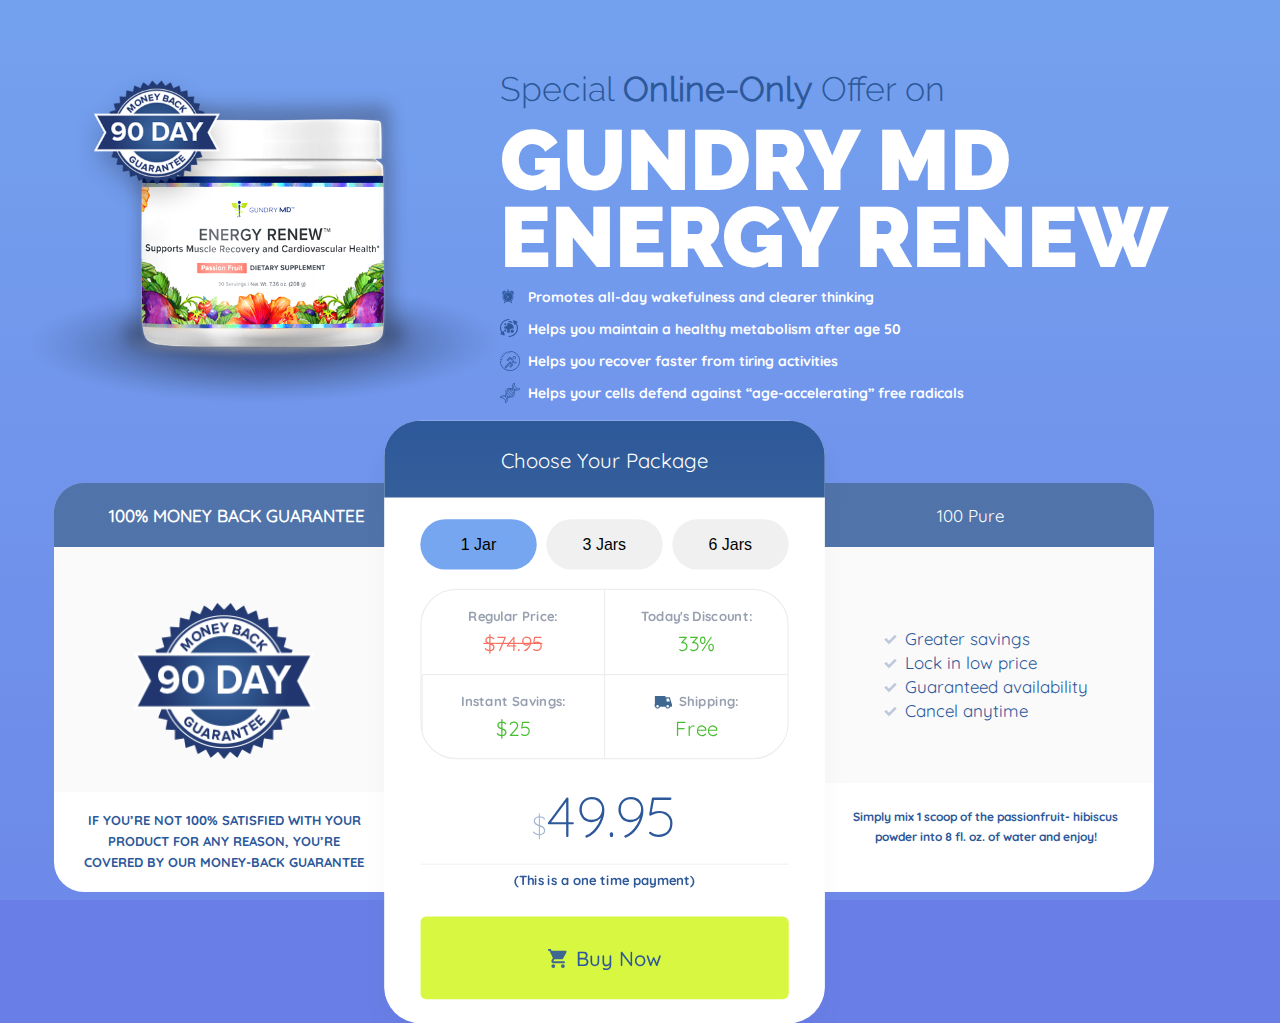
==== commit 4a2d934f: "started slider" ====
--- a/index.html
+++ b/index.html
@@ -6,10 +6,13 @@
   <title>Document</title>
   <link rel="stylesheet" type="text/css" href="css/reset.css">
   <link rel="stylesheet" type="text/css" href="css/styles.css">
+  <link rel="stylesheet" type="text/css" href="slider/responsiveslides.css">
+  <link rel="stylesheet" type="text/css" href="css/slider.css">
   <script
   src="https://code.jquery.com/jquery-3.4.1.min.js"
   integrity="sha256-CSXorXvZcTkaix6Yvo6HppcZGetbYMGWSFlBw8HfCJo="
   crossorigin="anonymous"></script>
+  <script src="http://ajax.googleapis.com/ajax/libs/jquery/3.0.0/jquery.min.js"></script>
  
 </head>
 <body>
@@ -141,19 +144,29 @@
                   <span class="text">(This is a one time payment)</span>
                 </div>
               </div>
-
             </div>    
 
-            <div class="mobile-slider only-mobile" id="sliderContainer">
-              <div id="slide1">
-                <p class="card-title">1 Jar</p>
-              </div>
-              <div id="slide2">
-                <p class="card-title">3 Jars</p>
-              </div>
-              <div id="slide2">
-                <p class="card-title">6 Jars</p>
-              </div>
+            <div class="rslides_container only-mobile" id="sliderContainer">
+              <ul class="rslides" id="slider">
+                <li id="slide1">
+                  <div class="slide">
+                    <p class="card-title">1 Jar</p>
+                    <div class="slide-content">
+                      
+                    </div>
+                  </div>
+                </li>
+                <li id="slide2">
+                  <div class="slide">
+                    <p class="card-title">3 Jars</p>
+                  </div>
+                </li>
+                <li id="slide3">
+                  <div class="slide">
+                    <p class="card-title">6 Jars</p>
+                  </div>
+                </li>
+              </ul>
             </div>
           </li>
           <li class="cards-item third-card">
@@ -178,5 +191,17 @@
     </section>
   </main>
   <script src="index.js"></script>
+  <script src="slider/slider.min.js"></script>
+  <script>
+    $(function () {
+      $("#slider").responsiveSlides({
+        auto: false,
+        pager: true,
+        nav: true,
+        speed: 0,
+        namespace: "centered-btns"
+      });
+    });
+  </script>
 </body>
 </html>--- a/css/styles.css
+++ b/css/styles.css
@@ -332,7 +332,6 @@
 
 .cards-item {
   border-radius: 30px;
-  background-color: #fff;
   color: var(--main-blue-color);
   overflow: hidden;
   text-align: center;
@@ -481,6 +480,9 @@
   .cards-item {
     max-width: 312px;
   }
+  .cards-item .card-title.desktop-only {
+    display: none;
+  }
   .cards-list {
     -webkit-box-orient: vertical;
     -webkit-box-direction: reverse;
@@ -496,6 +498,7 @@
   }
   .cards-item {
     width: 398px;
+    background-color: #fff;
   }
   .cards-list {
     margin-left: 24px;
--- a/css/slider.css
+++ b/css/slider.css
@@ -0,0 +1,114 @@
+.rslides {
+  margin: 0 auto;
+  }
+
+.rslides_container {
+  margin-bottom: 50px;
+  position: relative;
+  float: left;
+  width: 100%;
+  }
+
+.centered-btns_nav {
+  z-index: 3;
+  position: absolute;
+  bottom: 0;
+  left: 0;
+  opacity: 0.7;
+  text-indent: -9999px;
+  overflow: hidden;
+  text-decoration: none;
+  height: 61px;
+  width: 38px;
+  background: transparent url("themes.gif") no-repeat left top;  
+}
+
+.centered-btns_nav.next {
+  left: auto;
+  background-position: right top;
+  right: 0;
+}
+
+.transparent-btns_nav {
+  z-index: 3;
+  position: absolute;
+  -webkit-tap-highlight-color: rgba(0,0,0,0);
+  top: 0;
+  left: 0;
+  display: block;
+  opacity: 0;
+  filter: alpha(opacity=1);
+  width: 48%;
+  text-indent: -9999px;
+  overflow: hidden;
+  height: 91%;
+}
+
+.transparent-btns_nav.next {
+  left: auto;
+  right: 0;
+}
+
+.large-btns_nav {
+    z-index: 3;
+    position: absolute;
+    -webkit-tap-highlight-color: rgba(0,0,0,0);
+    opacity: 0.6;
+    text-indent: -9999px;
+    overflow: hidden;
+    top: 0;
+    bottom: 0;
+    left: 0;
+    background: #000 url("themes.gif") no-repeat left 50%;
+    width: 38px;
+ }
+
+.large-btns_nav:active {
+  opacity: 1.0;
+}
+
+.large-btns_nav.next {
+  left: auto;
+  background-position: right 50%;
+  right: 0;
+}
+
+.centered-btns_nav:focus,
+.large-btns_nav:focus {
+  outline: none;
+}
+
+.centered-btns_tabs,
+.large-btns_tabs {
+  margin-top: 10px;
+  text-align: center;
+}
+
+.centered-btns_tabs li,
+.large-btns_tabs li {
+    display: inline;
+    float: none;
+    margin-right: 5px;
+}
+
+.centered-btns_tabs a,
+.large-btns_tabs a {
+    text-indent: -9999px;
+    overflow: hidden;
+    -webkit-border-radius: 15px;
+    -moz-border-radius: 15px;
+    border-radius: 15px;
+    background: #3e6891;
+    display: inline-block;
+    -webkit-box-shadow: inset 0 0 2px 0 rgba(0,0,0,.3);
+    -moz-box-shadow: inset 0 0 2px 0 rgba(0,0,0,.3);
+    box-shadow: inset 0 0 2px 0 rgba(0,0,0,.3);
+    width: 9px;
+    height: 9px;
+}
+
+.centered-btns_here a,
+.transparent-btns_here a,
+.large-btns_here a {
+    background: #fff;
+}
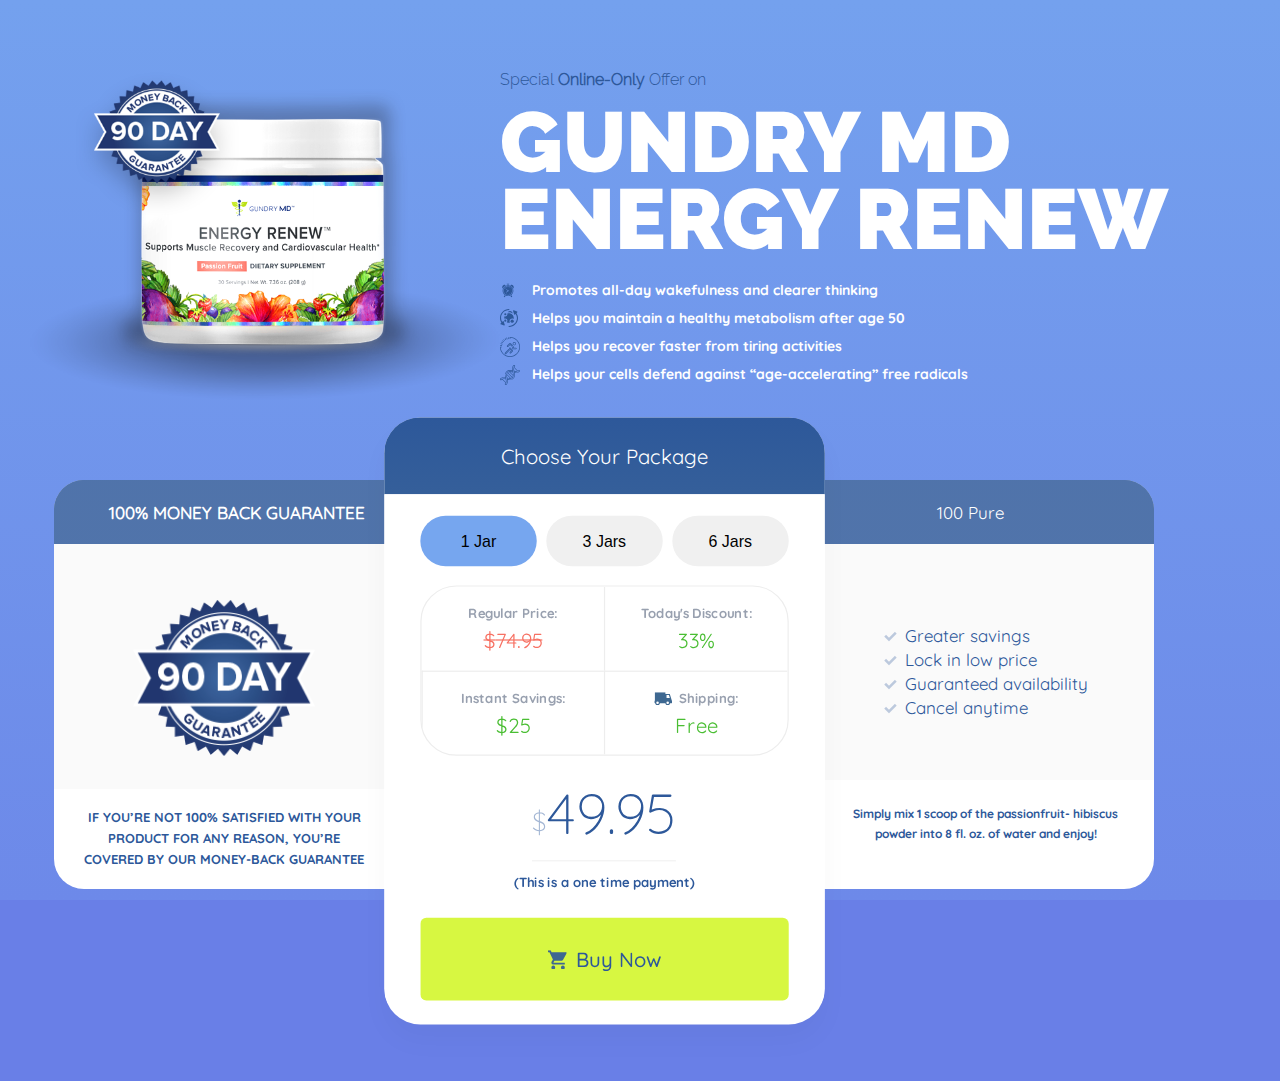
==== commit b371bda9: "final styles" ====
--- a/index.html
+++ b/index.html
@@ -6,7 +6,6 @@
   <title>Document</title>
   <link rel="stylesheet" type="text/css" href="css/reset.css">
   <link rel="stylesheet" type="text/css" href="css/styles.css">
-  <link rel="stylesheet" type="text/css" href="slider/responsiveslides.css">
   <link rel="stylesheet" type="text/css" href="css/slider.css">
   <script
   src="https://code.jquery.com/jquery-3.4.1.min.js"
@@ -43,7 +42,9 @@
     <section class="bottom-section">
       <ul class="cards-list">
           <li class="cards-item first-card">
-            <p class="card-title bold">100% MONEY BACK GUARANTEE</p>
+            <p class="card-title bold">
+              <span>100% MONEY BACK GUARANTEE</span>
+            </p>
             <div class="card-content">
               <img src="images/guarantee.png" class="logo" alt="Guarantee">
             </div>
@@ -55,7 +56,7 @@
           </li>
           <li class="cards-item second-card">
             <p class="card-title desktop-only">
-              Choose Your Package
+              <span>Choose Your Package</span>
             </p>
             <div class="card-content">
               <div class="buttons">
@@ -67,15 +68,15 @@
                 <ul class="price price-list">
                   <li class="price-item" id="price1">
                     <p class="title">Regular Price:</p>
-                    <p class="text regular-price money-sign" id="regularPrice1">74.95</p>
+                    <p class="text regular-price money-sign regularPrice1" id="regularPrice1">74.95</p>
                   </li>
                   <li class="price-item">
                     <p class="title">Today's Discount:</p>
-                    <p class="text percentegae-sign" id="discount1"></p>
+                    <p class="text percentegae-sign discount1" id="discount1"></p>
                   </li>
                   <li class="price-item">
                     <p class="title">Instant Savings:</p>
-                    <p class="text money-sign" id="price1Instant"></p>
+                    <p class="text money-sign price1Instant" id="price1Instant"></p>
                   </li>
                   <li class="price-item">
                     <p class="title title-shipping">Shipping:</p>
@@ -83,7 +84,7 @@
                   </li>
                 </ul>
                 <div class="todays-price">
-                  <span class="todays-price-value money-sign" id="todaysPrice1">
+                  <span class="todays-price-value money-sign todaysPrice1" id="todaysPrice1">
                     49.95
                   </span>
                   <span class="text">(This is a one time payment)</span>
@@ -95,15 +96,15 @@
                 <ul class="price price-list">
                   <li class="price-item" id="price2">
                     <p class="title">Regular Price:</p>
-                    <p class="text regular-price money-sign" id="regularPrice2">224.85</p>
+                    <p class="text regular-price money-sign regularPrice2" id="regularPrice2">224.85</p>
                   </li>
                   <li class="price-item">
                     <p class="title">Today's Discount:</p>
-                    <p class="text percentegae-sign" id="discount2"></p>
+                    <p class="text percentegae-sign discount2" id="discount2"></p>
                   </li>
                   <li class="price-item">
                     <p class="title">Instant Savings:</p>
-                    <p class="text money-sign" id="price2Instant"></p>
+                    <p class="text money-sign price2Instant" id="price2Instant"></p>
                   </li>
                   <li class="price-item">
                     <p class="title title-shipping">Shipping:</p>
@@ -111,26 +112,27 @@
                   </li>
                 </ul>
                 <div class="todays-price">
-                  <span class="todays-price-value money-sign" id="todaysPrice2">
+                  <span class="todays-price-value money-sign todaysPrice2" id="todaysPrice2">
                     134.85
                   </span>
                   <span class="text">(This is a one time payment)</span>
                 </div>
+                <button class="btn-cart"><span class="btn-text">Buy Now</span></button>
               </div>
               
               <div class="third-price">
                 <ul class="price price-list">
                   <li class="price-item" id="price3">
                     <p class="title">Regular Price:</p>
-                    <p class="text regular-price money-sign" id="regularPrice3">449.70</p>
+                    <p class="text regular-price money-sign regularPrice3" id="regularPrice3">449.70</p>
                   </li>
                   <li class="price-item">
                     <p class="title">Today's Discount:</p>
-                    <p class="text percentegae-sign" id="discount3"></p>
+                    <p class="text percentegae-sign discount3" id="discount3"></p>
                   </li>
                   <li class="price-item">
                     <p class="title">Instant Savings:</p>
-                    <p class="text money-sign" id="price3Instant"></p>
+                    <p class="text money-sign price3Instant" id="price3Instant"></p>
                   </li>
                   <li class="price-item">
                     <p class="title title-shipping">Shipping:</p>
@@ -138,39 +140,126 @@
                   </li>
                 </ul>
                 <div class="todays-price">
-                  <span class="todays-price-value money-sign" id="todaysPrice3">
+                  <span class="todays-price-value money-sign todaysPrice3" id="todaysPrice3">
                     254.70
                   </span>
                   <span class="text">(This is a one time payment)</span>
                 </div>
+                <button class="btn-cart"><span class="btn-text">Buy Now</span></button>
               </div>
             </div>    
 
+            <p class="only-mobile mobile-package-title">Choose Your Package</p>
             <div class="rslides_container only-mobile" id="sliderContainer">
               <ul class="rslides" id="slider">
                 <li id="slide1">
                   <div class="slide">
-                    <p class="card-title">1 Jar</p>
+                    <p class="card-title">
+                      <span>1 Jar</span>
+                    </p>
                     <div class="slide-content">
-                      
+                        <img src="images/1-product.png" class="slide-image" alt="One product">
+                        <div class="slide-content-text">
+                          <ul class="price price-list">
+                            <li class="price-item">
+                              <p class="title">Regular Price:</p>
+                              <p class="text regular-price money-sign regularPrice1" id="regularPrice1">74.95</p>
+                            </li>
+                            <li class="price-item">
+                              <p class="title">Instant Savings:</p>
+                              <p class="text money-sign" id="price1InstantSlider"></p>
+                            </li>
+                            <li class="price-item">
+                              <p class="title title-shipping">Shipping:</p>
+                              <p class="text">Free</p>
+                            </li>
+                          </ul>
+                          <div class="todays-price">
+                            <span class="todays-price-value money-sign">
+                              49.95
+                            </span>
+                            <span class="text">This is a one time payment</span>
+                          </div>
+                        </div>
                     </div>
                   </div>
                 </li>
                 <li id="slide2">
                   <div class="slide">
-                    <p class="card-title">3 Jars</p>
+                    <p class="card-title">
+                      <span>3 Jars</span>
+                    </p>
+                    <div class="slide-content">
+                      <img src="images/3-products.png" class="slide-image" alt="Three products">
+                      <div class="slide-content-text">
+                        <ul class="price price-list">
+                          <li class="price-item">
+                            <p class="title">Regular Price:</p>
+                            <p class="text regular-price money-sign">
+                              224.85
+                            </p>
+                          </li>
+                          <li class="price-item">
+                            <p class="title">Instant Savings:</p>
+                            <p class="text money-sign" id="price2InstantSlider"></p>
+                          </li>
+                          <li class="price-item">
+                            <p class="title title-shipping">Shipping:</p>
+                            <p class="text">Free</p>
+                          </li>
+                        </ul>
+                        <div class="todays-price">
+                          <span class="todays-price-value money-sign">
+                            134.85
+                          </span>
+                          <span class="text">This is a one time payment</span>
+                        </div>
+                      </div>
+                    </div>
                   </div>
                 </li>
                 <li id="slide3">
                   <div class="slide">
-                    <p class="card-title">6 Jars</p>
+                    <p class="card-title">
+                      <span>6 Jars</span>
+                    </p>
+                    <div class="slide-content">
+                      <img src="images/6-products.png" class="slide-image" alt="Six products">
+                      <div class="slide-content-text">
+                        <ul class="price price-list">
+                          <li class="price-item">
+                            <p class="title">Regular Price:</p>
+                            <p class="text regular-price money-sign">
+                              449.70
+                            </p>
+                          </li>
+                          <li class="price-item">
+                            <p class="title">Instant Savings:</p>
+                            <p class="text money-sign" id="price3InstantSlider"></p>
+                          </li>
+                          <li class="price-item">
+                            <p class="title title-shipping">Shipping:</p>
+                            <p class="text">Free</p>
+                          </li>
+                        </ul>
+                        <div class="todays-price">
+                          <span class="todays-price-value money-sign">
+                            254.70
+                          </span>
+                          <span class="text">This is a one time payment</span>
+                        </div>
+                      </div>
+                    </div>
                   </div>
                 </li>
               </ul>
             </div>
+            <button class="btn-cart only-mobile"><span class="btn-text">Buy Now</span></button>
           </li>
           <li class="cards-item third-card">
-            <p class="card-title">100 Pure</p>
+            <p class="card-title">
+              <span>100 Pure</span>
+            </p>
             <div class="card-content">
                 <ul class="list">
                     <li class="list-item"><span>Greater savings</span></li>
@@ -191,7 +280,8 @@
     </section>
   </main>
   <script src="index.js"></script>
-  <script src="slider/slider.min.js"></script>
+
+  <script src="slider/responsiveslides.js"></script>
   <script>
     $(function () {
       $("#slider").responsiveSlides({
@@ -199,6 +289,8 @@
         pager: true,
         nav: true,
         speed: 0,
+        prevText: "&#60;",
+        nextText: "&#62;",
         namespace: "centered-btns"
       });
     });
--- a/css/styles.css
+++ b/css/styles.css
@@ -4,6 +4,7 @@
   --light-gray-color: #98a0af;
   --green-color: #4abe33;
   --red-color: #f77163;
+  --light-gray-bg: #ebf1fa;
   /*Border color variables*/
   --light-border-color: #ededed;
   --lighter-border-color: #f2f2f2;
@@ -51,22 +52,27 @@
   display: -webkit-box;
   display: -ms-flexbox;
   display: flex;
-  margin-top: 80px;
 }
 
 @media (max-width: 980px) {
-  .main {
+  .offer {
     padding-left: 16px;
     padding-right: 16px;
   }
-  .desktop-only {
-    display: none;
+  .bottom-section {
+    -webkit-box-pack: center;
+        -ms-flex-pack: center;
+            justify-content: center;
+    margin-top: 64px;
   }
 }
 
 @media (min-width: 981px) {
-  .only-mobile {
-    display: none;
+  .main {
+    padding-bottom: 107px;
+  }
+  .bottom-section {
+    margin-top: 80px;
   }
 }
 
@@ -80,13 +86,13 @@
 .top-section .title {
   color: var(--main-blue-color);
   font-family: "RalewayLight", sans-serif;
-  font-size: 34rem;
 }
 
 .top-section .main-title {
   font-family: "RalewayBlack", sans-serif;
   text-transform: uppercase;
   margin-top: 16px;
+  margin-bottom: 24px;
   line-height: 0.9;
 }
 
@@ -99,19 +105,16 @@
   display: -webkit-box;
   display: -ms-flexbox;
   display: flex;
-  -webkit-box-align: center;
-      -ms-flex-align: center;
-          align-items: center;
   font-family: "QuicksandBold", sans-serif;
   font-size: 14rem;
   line-height: 18px;
-  margin-top: 12px;
+  margin-top: 8px;
 }
 
 .offer .list-item::before {
   width: 20px;
   height: 20px;
-  padding-right: 8px;
+  padding-right: 12px;
   background-repeat: no-repeat;
 }
 
@@ -167,6 +170,11 @@
 }
 
 @font-face {
+  font-family: "RalewayMedium";
+  src: url("../../fonts/Raleway/Raleway-Medium.ttf");
+}
+
+@font-face {
   font-family: "RalewayLight";
   src: url("../../fonts/Raleway/Raleway-Light.ttf");
 }
@@ -196,35 +204,18 @@
   border-radius: 30px;
   overflow: hidden;
   border: 1px solid var(--light-border-color);
-  margin-top: 16px;
-}
-
-.price-list {
-  display: -ms-grid;
-  display: grid;
-  -ms-grid-columns: 1fr 1fr;
-      grid-template-columns: 1fr 1fr;
-  -ms-grid-rows: 1fr 1fr;
-      grid-template-rows: 1fr 1fr;
 }
 
 .price-item {
   display: -webkit-box;
   display: -ms-flexbox;
   display: flex;
-  -webkit-box-orient: vertical;
-  -webkit-box-direction: normal;
-      -ms-flex-direction: column;
-          flex-direction: column;
   -webkit-box-pack: center;
       -ms-flex-pack: center;
           justify-content: center;
   -webkit-box-align: center;
       -ms-flex-align: center;
           align-items: center;
-  border-left: 1px solid var(--light-border-color);
-  border-top: 1px solid var(--light-border-color);
-  height: 70px;
 }
 
 .price-item:first-child {
@@ -262,7 +253,6 @@
   font-family: "QuicksandRegular", sans-serif;
   font-size: 17px;
   color: var(--green-color);
-  margin-top: 8px;
 }
 
 .price-item .text.regular-price {
@@ -290,7 +280,7 @@
 }
 
 .todays-price .text {
-  margin-top: 8px;
+  margin-top: 12px;
   font-family: "QuicksandBold", sans-serif;
   font-size: 11rem;
 }
@@ -299,12 +289,10 @@
   display: -webkit-box;
   display: -ms-flexbox;
   display: flex;
-  -webkit-box-align: center;
-      -ms-flex-align: center;
-          align-items: center;
-  -webkit-box-pack: center;
-      -ms-flex-pack: center;
-          justify-content: center;
+  width: -webkit-min-content;
+  width: -moz-min-content;
+  width: min-content;
+  margin: auto;
   border-bottom: 1px solid var(--lighter-border-color);
   padding-bottom: 16px;
   font-family: "QuicksandLight", sans-serif;
@@ -316,6 +304,48 @@
   color: #a3b6d4;
   margin-top: auto;
   margin-bottom: 5px;
+}
+
+@media (max-width: 980px) {
+  .price-list {
+    padding-top: 16px;
+    padding-bottom: 12px;
+  }
+  .price-item {
+    margin-bottom: 8px;
+  }
+  .price-item .title {
+    margin-right: 8px;
+  }
+  .todays-price .text {
+    text-transform: uppercase;
+  }
+}
+
+@media (min-width: 981px) {
+  .price-list {
+    display: -ms-grid;
+    display: grid;
+    -ms-grid-columns: 1fr 1fr;
+        grid-template-columns: 1fr 1fr;
+    -ms-grid-rows: 1fr 1fr;
+        grid-template-rows: 1fr 1fr;
+  }
+  .price {
+    margin-top: 16px;
+  }
+  .price-item {
+    -webkit-box-orient: vertical;
+    -webkit-box-direction: normal;
+        -ms-flex-direction: column;
+            flex-direction: column;
+    border-left: 1px solid var(--light-border-color);
+    border-top: 1px solid var(--light-border-color);
+    height: 70px;
+  }
+  .price-item .text {
+    margin-top: 8px;
+  }
 }
 
 .cards-list {
@@ -357,18 +387,8 @@
   font-family: "QuicksandRegular", sans-serif;
 }
 
-.cards-item .card-content {
-  padding-left: 30px;
-}
-
 .cards-item.first-card, .cards-item.third-card {
   max-height: 409px;
-}
-
-.cards-item.first-card .card-content {
-  padding-right: 56px;
-  padding-top: 56px;
-  padding-bottom: 30px;
 }
 
 .cards-item.first-card .card-text {
@@ -383,9 +403,6 @@
 }
 
 .cards-item.second-card {
-  -webkit-box-shadow: 0px 13px 23px 0px rgba(0, 0, 0, 0.03);
-          box-shadow: 0px 13px 23px 0px rgba(0, 0, 0, 0.03);
-  margin-top: -12px;
   padding-bottom: 20px;
 }
 
@@ -466,10 +483,15 @@
   margin-right: 8px;
 }
 
-.cards-item .card-content {
-  background-color: #fafafa;
-}
-
+.mobile-package-title {
+  font-family: "QuicksandBold", sans-serif;
+  font-size: 14rem;
+  color: #d7f741;
+  text-transform: uppercase;
+  margin-bottom: 30px;
+}
+
+/*Breakpoints*/
 @media (max-width: 980px) {
   .second-card .card-content {
     display: none;
@@ -477,11 +499,37 @@
   .third-card {
     display: none;
   }
-  .cards-item {
-    max-width: 312px;
+  .cards-item .card-content {
+    background-color: var(--light-gray-bg);
+    margin-top: -1px;
+  }
+  .cards-item .card-title {
+    background-image: none;
+    background-color: var(--light-gray-bg);
+    color: #76a6ef;
   }
   .cards-item .card-title.desktop-only {
     display: none;
+  }
+  .cards-item.first-card {
+    max-width: 100%;
+    border-radius: 0;
+  }
+  .cards-item.first-card .card-text {
+    background-color: var(--light-gray-bg);
+    margin-top: -1px;
+    color: #97a7c0;
+  }
+  .cards-item.second-card {
+    width: 90%;
+    margin: 0 auto;
+  }
+  .cards-item .slide .card-title {
+    border-top-left-radius: 30px;
+    border-top-right-radius: 30px;
+    font-family: "QuicksandBold", sans-serif;
+    font-size: 24rem;
+    color: #fff;
   }
   .cards-list {
     -webkit-box-orient: vertical;
@@ -491,17 +539,56 @@
   }
 }
 
+/*Slider additional styles*/
+.centered-btns_nav {
+  font-family: "RalewayMedium", sans-serif;
+  font-size: 24rem;
+  color: #fff;
+}
+
+/*slide-content, slide-content-text*/
+.slide-content {
+  background-color: #fff;
+  padding-bottom: 24px;
+  border-bottom-left-radius: 30px;
+  border-bottom-right-radius: 30px;
+}
+
+.slide-content .slide-image {
+  max-width: 310px;
+}
+
+.slide-content-text {
+  padding-left: 16px;
+  padding-right: 16px;
+}
+
 @media (min-width: 981px) {
+  .cards-item {
+    width: 398px;
+    background-color: #fff;
+  }
+  .cards-item.first-card .card-content {
+    padding-bottom: 30px;
+    padding-right: 56px;
+    padding-top: 56px;
+  }
   .cards-item.second-card {
     -webkit-transform: scale(1.2);
             transform: scale(1.2);
-  }
-  .cards-item {
-    width: 398px;
-    background-color: #fff;
+    -webkit-box-shadow: 0px 13px 23px 0px rgba(0, 0, 0, 0.03);
+            box-shadow: 0px 13px 23px 0px rgba(0, 0, 0, 0.03);
+    margin-top: -12px;
+  }
+  .cards-item .card-content {
+    background-color: #fafafa;
+    padding-left: 30px;
   }
   .cards-list {
     margin-left: 24px;
+  }
+  .rslides_container.only-mobile {
+    display: none;
   }
 }
 
@@ -512,7 +599,6 @@
   width: 100%;
   border: none;
   border-radius: 5px;
-  margin-top: 24px;
 }
 
 .btn-cart .btn-text {
@@ -540,4 +626,22 @@
   height: 16px;
   margin-right: 8px;
 }
+
+@media (min-width: 981px) {
+  .btn-cart {
+    margin-top: 24px;
+  }
+}
+
+@media (max-width: 980px) {
+  .desktop-only {
+    display: none;
+  }
+}
+
+@media (min-width: 981px) {
+  .only-mobile {
+    display: none;
+  }
+}
 /*# sourceMappingURL=styles.css.map */--- a/css/slider.css
+++ b/css/slider.css
@@ -1,11 +1,8 @@
-.rslides {
-  margin: 0 auto;
-  }
+
 
 .rslides_container {
   margin-bottom: 50px;
   position: relative;
-  float: left;
   width: 100%;
   }
 
@@ -13,20 +10,17 @@
   z-index: 3;
   position: absolute;
   bottom: 0;
-  left: 0;
+  left: 50px;
   opacity: 0.7;
-  text-indent: -9999px;
   overflow: hidden;
   text-decoration: none;
-  height: 61px;
   width: 38px;
-  background: transparent url("themes.gif") no-repeat left top;  
 }
 
 .centered-btns_nav.next {
   left: auto;
   background-position: right top;
-  right: 0;
+  right: 50px;
 }
 
 .transparent-btns_nav {
@@ -88,7 +82,11 @@
 .large-btns_tabs li {
     display: inline;
     float: none;
-    margin-right: 5px;
+    margin-right: 20px;
+}
+.centered-btns_tabs li:last-child,
+.large-btns_tabs li:last-child{
+  margin-right: 0;
 }
 
 .centered-btns_tabs a,
